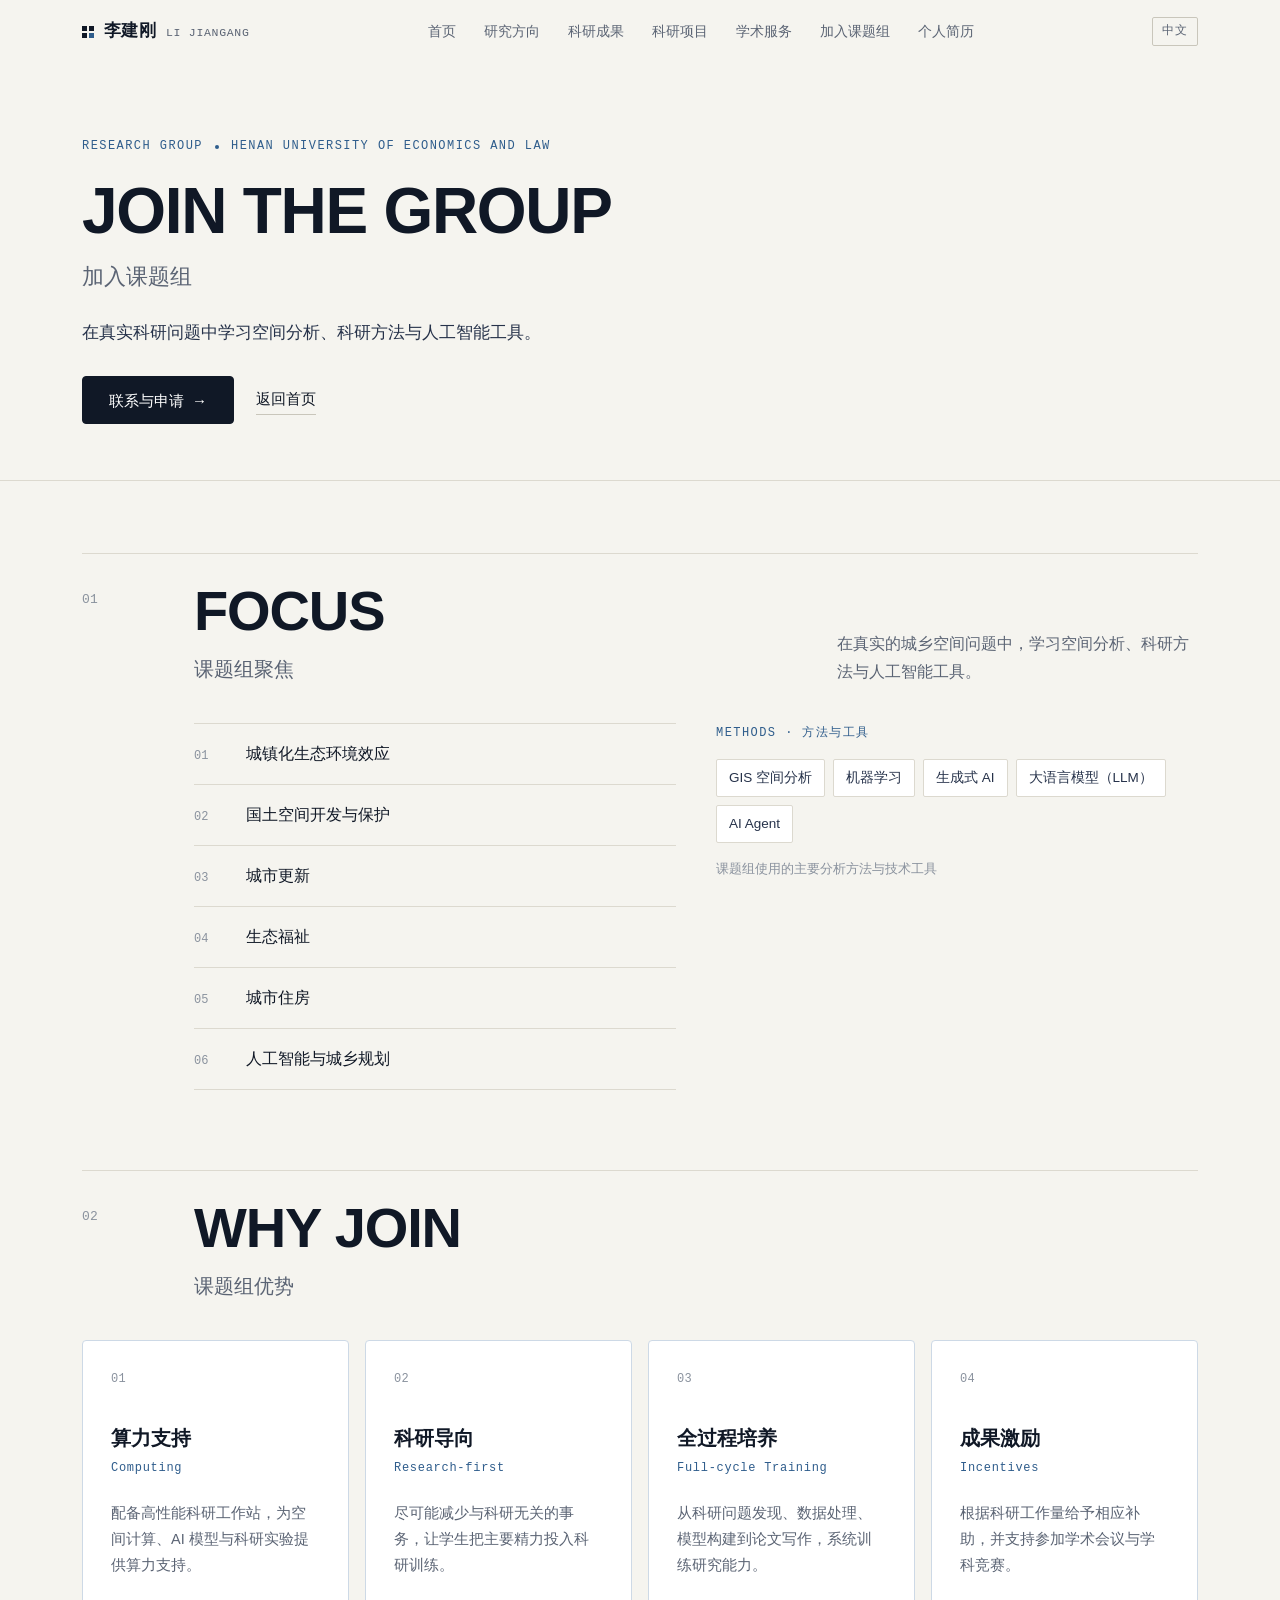
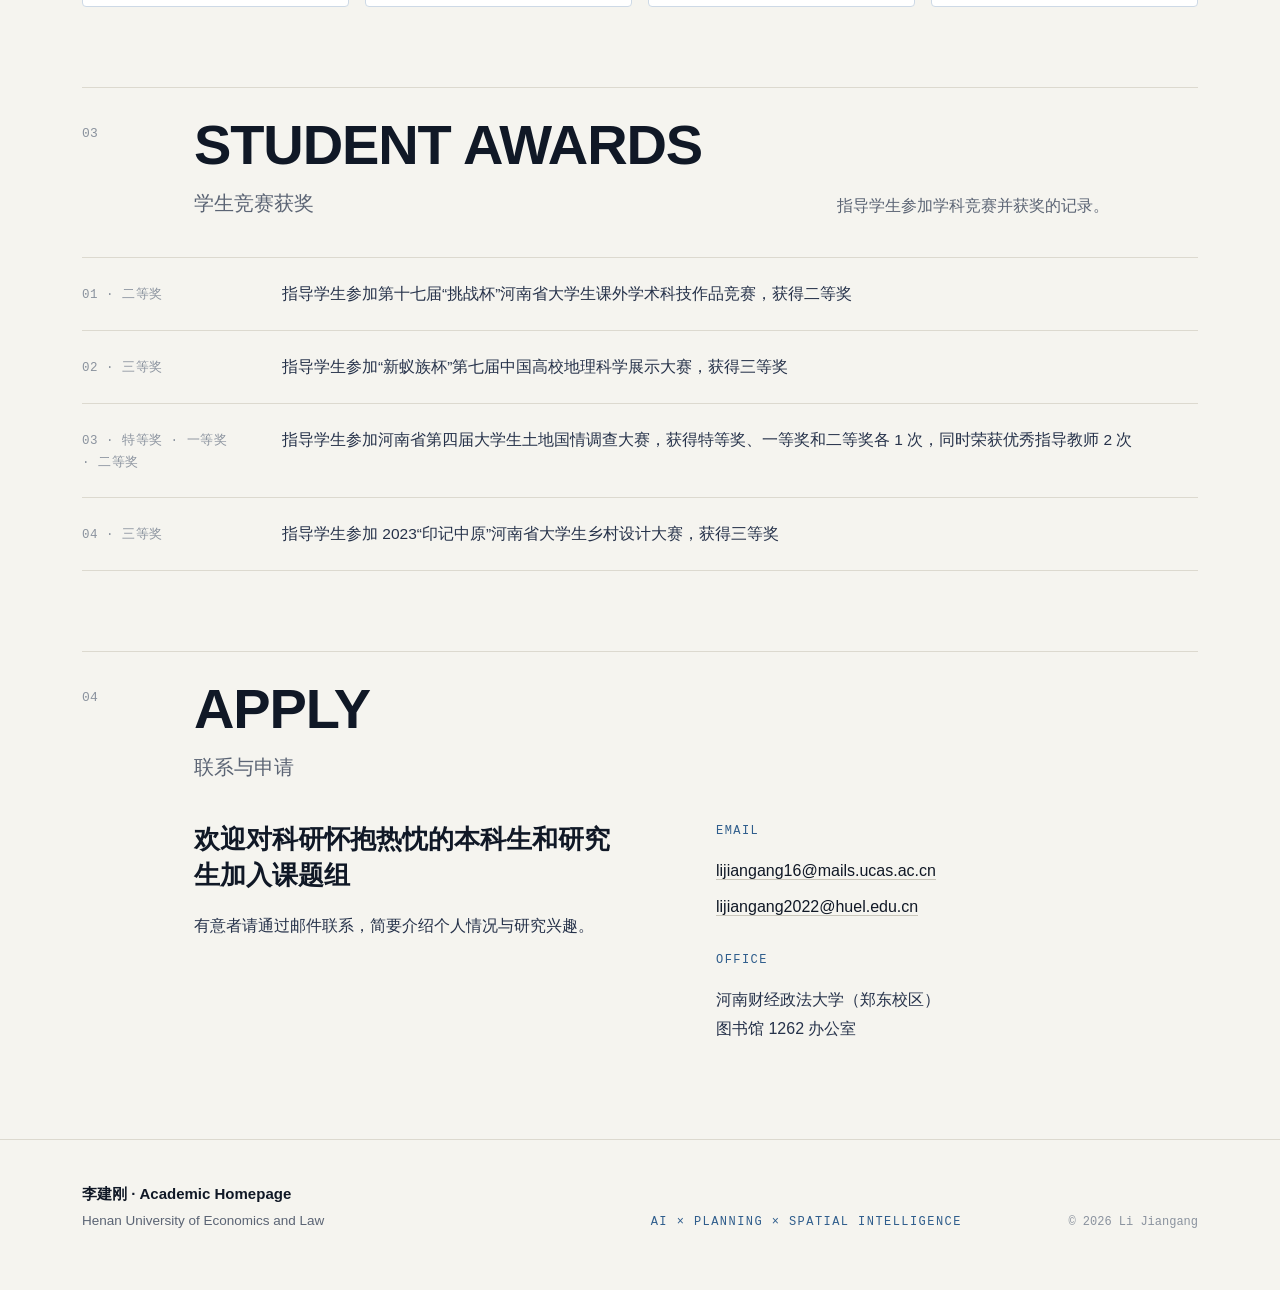
==== join.html @ 1b44e972 "Add files via upload" ====
<!DOCTYPE html>
<html lang="zh-CN">
<head>
<meta charset="UTF-8">
<meta name="viewport" content="width=device-width, initial-scale=1.0">
<title>李建刚 · 加入课题组 | Join the Research Group</title>
<meta name="description" content="李建刚课题组招募对科研怀抱热忱的本科生和研究生：城镇化生态环境效应、国土空间开发与保护、城市更新、生态福祉、城市住房、人工智能与城乡规划。">
<meta name="theme-color" content="#0e1a2e">
<link rel="icon" href="data:image/svg+xml,%3Csvg xmlns='http://www.w3.org/2000/svg' viewBox='0 0 32 32'%3E%3Crect width='32' height='32' fill='%23101826'/%3E%3Crect x='7' y='7' width='8' height='8' fill='%23fff'/%3E%3Crect x='17' y='7' width='8' height='8' fill='%23fff'/%3E%3Crect x='7' y='17' width='8' height='8' fill='%23fff'/%3E%3Crect x='17' y='17' width='8' height='8' fill='%237d9fc4'/%3E%3C/svg%3E">
<link rel="stylesheet" href="style.css">
<script>document.documentElement.classList.add("js");</script>
</head>
<body data-page="join">

<a class="skip" href="#main">跳到主要内容</a>

<nav class="nav" id="nav" aria-label="主导航">
  <div class="nav-inner">
    <a class="nav-brand" href="index.html" aria-label="返回首页">
      <span class="nav-mark" aria-hidden="true"></span>
      <span class="nav-name" id="navName">李建刚</span>
      <span class="nav-en" id="navEn">Li Jiangang</span>
    </a>
    <div class="nav-links" id="navLinks"></div>
    <div class="nav-right">
      <span class="nav-lang" title="当前为中文版">中文</span>
      <button class="nav-toggle" id="navToggle" type="button" aria-expanded="false" aria-controls="navLinks" aria-label="打开菜单">
        <span></span><span></span>
      </button>
    </div>
  </div>
</nav>

<main id="main">

  <header class="page-head">
    <div class="wrap">
      <p class="eyebrow reveal"><span>Research Group</span><span class="dot" aria-hidden="true"></span><span>Henan University of Economics and Law</span></p>
      <h1 class="page-title reveal">Join the Group</h1>
      <p class="page-zh reveal">加入课题组</p>
      <p class="page-lead reveal" id="joinSubtitle"></p>
      <div class="page-actions reveal">
        <a class="btn btn-primary" href="#apply">联系与申请 <span class="arrow" aria-hidden="true">→</span></a>
        <a class="link-arrow" href="index.html">返回首页</a>
      </div>
    </div>
  </header>

  <div class="page-body">
    <div class="wrap">

      <section class="section" id="group-focus" aria-labelledby="gFocusTitle">
        <header class="sec-head reveal">
          <span class="sec-num mono">01</span>
          <div class="sec-titles"><h2 class="sec-title" id="gFocusTitle">Focus</h2><p class="sec-zh">课题组聚焦</p></div>
          <p class="sec-lead">在真实的城乡空间问题中，学习空间分析、科研方法与人工智能工具。</p>
        </header>
        <div class="two-col reveal">
          <span class="spacer" aria-hidden="true"></span>
          <ol class="service-list" id="joinFocusList"></ol>
          <div>
            <p class="journals-title mono">Methods · 方法与工具</p>
            <ul class="journals plain" id="joinMethods">
              <li>GIS 空间分析</li><li>机器学习</li><li>生成式 AI</li><li>大语言模型（LLM）</li><li>AI Agent</li>
            </ul>
            <p class="journals-note">课题组使用的主要分析方法与技术工具</p>
          </div>
        </div>
      </section>

      <section class="section" id="group-why" aria-labelledby="gWhyTitle">
        <header class="sec-head reveal">
          <span class="sec-num mono">02</span>
          <div class="sec-titles"><h2 class="sec-title" id="gWhyTitle">Why Join</h2><p class="sec-zh">课题组优势</p></div>
        </header>
        <div class="join-grid" id="joinItems"></div>
      </section>

      <section class="section" id="group-honors" aria-labelledby="gHonorsTitle">
        <header class="sec-head reveal">
          <span class="sec-num mono">03</span>
          <div class="sec-titles"><h2 class="sec-title" id="gHonorsTitle">Student Awards</h2><p class="sec-zh">学生竞赛获奖</p></div>
          <p class="sec-lead">指导学生参加学科竞赛并获奖的记录。</p>
        </header>
        <div class="cv-list reveal" id="joinHonors"></div>
      </section>

      <section class="section" id="apply" aria-labelledby="gApplyTitle">
        <header class="sec-head reveal">
          <span class="sec-num mono">04</span>
          <div class="sec-titles"><h2 class="sec-title" id="gApplyTitle">Apply</h2><p class="sec-zh">联系与申请</p></div>
        </header>
        <div class="two-col reveal">
          <span class="spacer" aria-hidden="true"></span>
          <div>
            <p class="join-closing" id="joinClosing"></p>
            <p class="about-text" id="joinHowTo" style="margin-top:16px;font-size:16px;"></p>
          </div>
          <div>
            <span class="c-label mono">Email</span>
            <ul class="c-list" id="joinEmails"></ul>
            <span class="c-label mono" style="margin-top:28px;">Office</span>
            <p class="c-text" id="contactOffice"></p>
          </div>
        </div>
      </section>

    </div>
  </div>
</main>

<footer class="footer">
  <div class="wrap footer-grid">
    <div>
      <p class="footer-l1" id="footerL1"></p>
      <p class="footer-l2" id="footerL2"></p>
    </div>
    <p class="footer-tag mono" id="footerL3"></p>
    <p class="footer-copy" id="footerCopy"></p>
  </div>
</footer>

<script src="data.js"></script>
<script src="render.js"></script>
</body>
</html>
---- style.css ----
/* ============================================================
   李建刚 · Academic Homepage
   Style: Modern Academic / Editorial / Minimal
   Palette: Navy ink · Off-white · Soft blue
   ============================================================ */

:root {
  --bg: #f5f4ef;            /* 米白页面底色 */
  --surface: #ffffff;       /* 卡片 */
  --ink: #101826;           /* 深墨蓝：正文、标题 */
  --ink-2: #26324a;
  --muted: #5b6474;         /* 次级文字 */
  --faint: #8a929e;         /* 装饰性小字 */
  --line: #dcd9cf;          /* 分隔线 */
  --line-2: #c9c6bb;
  --accent: #2f5d8c;        /* 低饱和强调蓝 */
  --accent-2: #7d9fc4;
  --accent-soft: #e6edf4;   /* 浅蓝底 */
  --navy: #0e1a2e;          /* 深色版块 */
  --navy-2: #172640;
  --on-navy: #eef1f6;
  --on-navy-muted: #a3aec0;
  --on-navy-line: rgba(255, 255, 255, 0.16);

  --font-sans: "Inter", "SF Pro Text", -apple-system, BlinkMacSystemFont, "Segoe UI",
    "Helvetica Neue", "PingFang SC", "Hiragino Sans GB", "Microsoft YaHei",
    "Noto Sans CJK SC", "Source Han Sans SC", sans-serif;
  --font-mono: ui-monospace, "SF Mono", Menlo, Consolas, "Liberation Mono",
    "PingFang SC", "Microsoft YaHei", monospace;

  --nav-h: 64px;
  --wrap: 1180px;
  --gutter: 32px;
  --radius: 4px;
  --ease: cubic-bezier(0.2, 0.7, 0.2, 1);
}

* { margin: 0; padding: 0; box-sizing: border-box; }

html { scroll-behavior: smooth; -webkit-text-size-adjust: 100%; }
@media (prefers-reduced-motion: reduce) { html { scroll-behavior: auto; } }

body {
  font-family: var(--font-sans);
  font-size: 16px;
  line-height: 1.8;
  color: var(--ink);
  background: var(--bg);
  -webkit-font-smoothing: antialiased;
  overflow-x: hidden;
  text-rendering: optimizeLegibility;
}

::selection { background: #cfdcea; color: var(--ink); }

img, svg { display: block; max-width: 100%; }
a { color: inherit; text-decoration: none; }
a:focus-visible, button:focus-visible { outline: 2px solid var(--accent); outline-offset: 3px; }
ul, ol { list-style: none; }
b, strong { font-weight: 600; }
em { font-style: italic; }

.mono { font-family: var(--font-mono); font-feature-settings: "tnum"; letter-spacing: 0.02em; }

.skip {
  position: absolute; left: 16px; top: -60px;
  padding: 8px 14px; background: var(--ink); color: #fff; z-index: 1000;
  font-size: 14px;
}
.skip:focus { top: 12px; }

.wrap { width: 100%; max-width: var(--wrap); margin: 0 auto; padding: 0 var(--gutter); }

/* ---------- 导航 ---------- */
.nav {
  position: fixed; top: 0; left: 0; right: 0;
  height: var(--nav-h); z-index: 100;
  background: rgba(245, 244, 239, 0);
  border-bottom: 1px solid transparent;
  transition: background 0.35s var(--ease), border-color 0.35s var(--ease), box-shadow 0.35s var(--ease);
}
.nav.scrolled, .nav.open {
  background: rgba(245, 244, 239, 0.9);
  -webkit-backdrop-filter: blur(14px);
  backdrop-filter: blur(14px);
  border-bottom-color: var(--line);
}
.nav-inner {
  height: 100%; max-width: var(--wrap); margin: 0 auto; padding: 0 var(--gutter);
  display: flex; align-items: center; justify-content: space-between; gap: 24px;
}
.nav-brand { display: flex; align-items: baseline; gap: 10px; white-space: nowrap; }
.nav-mark {
  width: 12px; height: 12px; align-self: center;
  background:
    linear-gradient(var(--ink), var(--ink)) 0 0 / 5px 5px no-repeat,
    linear-gradient(var(--ink), var(--ink)) 7px 0 / 5px 5px no-repeat,
    linear-gradient(var(--ink), var(--ink)) 0 7px / 5px 5px no-repeat,
    linear-gradient(var(--accent), var(--accent)) 7px 7px / 5px 5px no-repeat;
}
.nav-name { font-size: 17px; font-weight: 700; letter-spacing: 0.02em; }
.nav-en { font-family: var(--font-mono); font-size: 11.5px; color: var(--muted); letter-spacing: 0.06em; text-transform: uppercase; }

.nav-links { display: flex; align-items: center; gap: 28px; }
.nav-links a {
  position: relative; font-size: 14px; font-weight: 500; color: var(--muted);
  padding: 4px 0; transition: color 0.2s;
}
.nav-links a::after {
  content: ""; position: absolute; left: 0; right: 100%; bottom: -2px; height: 1.5px;
  background: var(--ink); transition: right 0.3s var(--ease);
}
.nav-links a:hover, .nav-links a.active { color: var(--ink); }
.nav-links a.active::after { right: 0; }

.nav-right { display: flex; align-items: center; gap: 18px; }
.nav-lang {
  font-family: var(--font-mono); font-size: 12px; letter-spacing: 0.08em;
  color: var(--muted); border: 1px solid var(--line-2); padding: 3px 9px; border-radius: 2px;
}
.nav-toggle {
  display: none; width: 40px; height: 40px; border: 0; background: transparent; cursor: pointer;
  position: relative; margin-right: -8px;
}
.nav-toggle span {
  position: absolute; left: 10px; right: 10px; height: 1.5px; background: var(--ink);
  transition: transform 0.3s var(--ease), top 0.3s var(--ease);
}
.nav-toggle span:nth-child(1) { top: 15px; }
.nav-toggle span:nth-child(2) { top: 24px; }
.nav.open .nav-toggle span:nth-child(1) { top: 19.5px; transform: rotate(45deg); }
.nav.open .nav-toggle span:nth-child(2) { top: 19.5px; transform: rotate(-45deg); }

/* ---------- 通用排版 ---------- */
.eyebrow {
  display: flex; align-items: center; flex-wrap: wrap; gap: 10px 12px;
  font-family: var(--font-mono); font-size: 12px; letter-spacing: 0.12em; text-transform: uppercase;
  color: var(--accent);
}
.eyebrow .dot { width: 4px; height: 4px; background: var(--accent); border-radius: 50%; }

.section { padding: 112px 0; }
.section + .section { padding-top: 0; }
.section.band, .section.soft { padding: 112px 0; }
.section.band + .section, .section.soft + .section { padding-top: 112px; }

.sec-head {
  display: grid; grid-template-columns: 72px minmax(0, 1.25fr) minmax(0, 0.75fr);
  gap: 24px 40px; align-items: end;
  padding-top: 28px; margin-bottom: 56px;
  border-top: 1px solid var(--line);
}
.sec-num { font-size: 13px; color: var(--faint); padding-top: 6px; align-self: start; }
.sec-title {
  font-size: clamp(34px, 4.6vw, 56px); font-weight: 700; line-height: 1.02;
  letter-spacing: -0.02em; text-transform: uppercase;
}
.sec-zh { margin-top: 12px; font-size: clamp(17px, 1.6vw, 20px); font-weight: 500; color: var(--muted); }
.sec-lead { font-size: 16px; color: var(--muted); max-width: 42ch; align-self: end; }

.band .sec-head { border-top-color: var(--on-navy-line); }
.band .sec-num { color: var(--on-navy-muted); }
.band .sec-title { color: #fff; }
.band .sec-zh { color: var(--on-navy-muted); }
.band .sec-lead { color: var(--on-navy); }

.tag {
  display: inline-block; font-family: var(--font-mono); font-size: 11px; letter-spacing: 0.06em;
  color: var(--muted); border: 1px solid var(--line-2); padding: 2px 8px; border-radius: 2px;
  line-height: 1.6; white-space: nowrap;
}

.btn {
  display: inline-flex; align-items: center; justify-content: center; gap: 8px;
  min-height: 48px; padding: 0 26px; font-size: 15px; font-weight: 500;
  border: 1px solid var(--ink); border-radius: var(--radius);
  transition: background 0.25s var(--ease), color 0.25s var(--ease), border-color 0.25s var(--ease), transform 0.25s var(--ease);
}
.btn-primary { background: var(--ink); color: #fff; }
.btn-primary:hover { background: var(--navy-2); border-color: var(--navy-2); }
.btn-ghost { background: transparent; color: var(--ink); }
.btn-ghost:hover { background: rgba(16, 24, 38, 0.06); }
.btn .arrow { transition: transform 0.25s var(--ease); }
.btn:hover .arrow { transform: translateX(3px); }

.link-arrow {
  display: inline-flex; align-items: center; gap: 8px;
  font-size: 15px; font-weight: 500; color: var(--ink);
  border-bottom: 1px solid var(--line-2); padding-bottom: 2px;
  transition: border-color 0.25s;
}
.link-arrow .arrow { transition: transform 0.25s var(--ease); }
.link-arrow:hover { border-color: var(--ink); }
.link-arrow:hover .arrow { transform: translateX(4px); }

.card {
  background: var(--surface); border: 1px solid var(--line); border-radius: var(--radius);
  padding: 28px; transition: border-color 0.3s var(--ease), transform 0.3s var(--ease);
}
.card:hover { border-color: var(--ink-2); }

/* ---------- Hero ---------- */
.hero { position: relative; padding: calc(var(--nav-h) + 72px) 0 0; overflow: hidden; }
.hero-grid {
  display: grid; grid-template-columns: minmax(0, 1.05fr) minmax(0, 0.95fr);
  gap: 48px 64px; align-items: center;
}
.hero-text { max-width: 640px; }
.hero-name { display: flex; align-items: baseline; flex-wrap: wrap; gap: 8px 22px; margin-top: 28px; }
.hero-name .zh { font-size: clamp(60px, 8vw, 108px); font-weight: 700; line-height: 1; letter-spacing: 0.01em; }
.hero-name .en { font-size: 14px; color: var(--muted); letter-spacing: 0.14em; text-transform: uppercase; }
.hero-role { margin-top: 22px; font-size: clamp(17px, 1.7vw, 20px); font-weight: 500; color: var(--ink-2); }
.hero-tagline { margin-top: 8px; font-size: 15px; color: var(--muted); display: flex; flex-wrap: wrap; gap: 6px 10px; align-items: center; }
.hero-tagline .x { color: var(--accent); font-family: var(--font-mono); }

.hero-core {
  margin-top: 40px; padding: 26px 0 26px 28px;
  border-left: 2px solid var(--ink);
}
.core-label { font-size: 12px; letter-spacing: 0.12em; text-transform: uppercase; color: var(--accent); }
.core-title { margin-top: 10px; font-size: clamp(26px, 2.8vw, 34px); font-weight: 700; line-height: 1.2; letter-spacing: 0.01em; }
.core-sub { margin-top: 6px; font-size: 13.5px; color: var(--ink-2); letter-spacing: 0.06em; }
.core-desc { margin-top: 14px; font-size: 15.5px; color: var(--muted); max-width: 54ch; }

.hero-actions { margin-top: 40px; display: flex; flex-wrap: wrap; align-items: center; gap: 14px 18px; }
.hero-actions .link-arrow { margin-left: 8px; }

.hero-figure { position: relative; justify-self: end; width: 100%; max-width: 540px; }
.hero-figure svg { width: 100%; height: auto; color: var(--ink); }
.hero-figure figcaption {
  margin-top: 14px; font-size: 11.5px; color: var(--faint); letter-spacing: 0.08em;
  display: flex; justify-content: space-between; gap: 12px; flex-wrap: wrap;
}

/* SVG 图形动效（克制） */
.fig-pulse { transform-origin: center; transform-box: fill-box; animation: pulse 3.6s ease-out infinite; }
.fig-pulse.d2 { animation-delay: 1.2s; }
.fig-pulse.d3 { animation-delay: 2.4s; }
@keyframes pulse {
  0% { transform: scale(0.4); opacity: 0.7; }
  70% { transform: scale(1.6); opacity: 0; }
  100% { transform: scale(1.6); opacity: 0; }
}
.fig-flow { stroke-dasharray: 3 7; animation: flow 6s linear infinite; }
@keyframes flow { to { stroke-dashoffset: -60; } }
.fig-blink { animation: blink 4.5s ease-in-out infinite; }
.fig-blink.d2 { animation-delay: 1.5s; }
@keyframes blink { 0%, 100% { opacity: 0.35; } 50% { opacity: 1; } }

.hero-stats {
  margin-top: 88px; padding: 0 var(--gutter); max-width: var(--wrap); margin-left: auto; margin-right: auto;
}
.hero-stats-inner {
  display: grid; grid-template-columns: repeat(4, minmax(0, 1fr));
  border-top: 1px solid var(--line); border-bottom: 1px solid var(--line);
}
.stat { padding: 26px 24px 26px 0; }
.stat + .stat { border-left: 1px solid var(--line); padding-left: 24px; }
.stat-value { font-size: clamp(30px, 3vw, 40px); font-weight: 600; line-height: 1; letter-spacing: -0.02em; }
.stat-value sup { font-size: 0.5em; vertical-align: top; position: relative; top: 0.15em; color: var(--accent); }
.stat-label { margin-top: 10px; font-size: 14px; color: var(--ink-2); }
.stat-en { margin-top: 2px; font-size: 11px; color: var(--faint); letter-spacing: 0.08em; text-transform: uppercase; }

/* ---------- 研究方向 ---------- */
.focus-grid {
  display: grid; grid-template-columns: minmax(0, 1fr) minmax(0, 1fr) minmax(0, 1.15fr);
  grid-auto-rows: 1fr; gap: 16px;
}
.focus-card { display: flex; flex-direction: column; min-height: 220px; }
.focus-num { font-size: 12px; color: var(--faint); }
.focus-title { margin-top: 32px; font-size: 19px; font-weight: 600; line-height: 1.35; }
.focus-en { margin-top: 4px; font-size: 12px; color: var(--accent); letter-spacing: 0.04em; }
.focus-desc { margin-top: auto; padding-top: 22px; font-size: 14.5px; color: var(--muted); line-height: 1.75; }

.focus-card.featured {
  grid-column: 3; grid-row: 1 / span 2;
  background: var(--navy); border-color: var(--navy); color: var(--on-navy);
  padding: 34px 34px 32px;
}
.focus-card.featured:hover { border-color: var(--accent-2); }
.focus-card.featured .focus-num { color: var(--on-navy-muted); }
.focus-card.featured .focus-kicker {
  display: inline-block; margin-top: 30px; font-family: var(--font-mono); font-size: 11px;
  letter-spacing: 0.12em; text-transform: uppercase; color: var(--accent-2);
}
.focus-card.featured .focus-title { margin-top: 10px; font-size: clamp(24px, 2.3vw, 30px); color: #fff; }
.focus-card.featured .focus-en { color: var(--accent-2); font-size: 13px; }
.focus-card.featured .focus-desc { color: var(--on-navy); font-size: 15.5px; margin-top: 0; padding-top: 28px; }
.focus-tags { margin-top: auto; padding-top: 32px; display: flex; flex-wrap: wrap; gap: 8px; }
.focus-tags .tag { color: var(--on-navy); border-color: var(--on-navy-line); }

/* ---------- AI × Planning 深色版块 ---------- */
.band { background: var(--navy); color: var(--on-navy); }

.flow {
  display: grid; grid-template-columns: repeat(5, minmax(0, 1fr)); gap: 0;
  counter-reset: flow;
  border-top: 1px solid var(--on-navy-line); border-bottom: 1px solid var(--on-navy-line);
}
.flow-node { position: relative; padding: 30px 28px 30px 0; counter-increment: flow; }
.flow-node + .flow-node { padding-left: 28px; border-left: 1px solid var(--on-navy-line); }
.flow-node::before {
  content: "0" counter(flow); font-family: var(--font-mono); font-size: 11px; letter-spacing: 0.1em;
  color: var(--on-navy-muted);
}
.flow-en { display: block; margin-top: 18px; font-size: clamp(22px, 2.2vw, 30px); font-weight: 600; letter-spacing: -0.01em; color: #fff; }
.flow-zh { display: block; margin-top: 4px; font-size: 13px; color: var(--on-navy-muted); }
.flow-node:not(:last-child)::after {
  content: "→"; position: absolute; right: -12px; top: 50%; transform: translateY(-50%);
  width: 24px; height: 24px; line-height: 24px; text-align: center;
  font-family: var(--font-sans); font-size: 20px; font-weight: 300; color: var(--accent-2); background: var(--navy);
  z-index: 1;
}

.ai-grid { margin-top: 56px; display: grid; grid-template-columns: repeat(3, minmax(0, 1fr)); gap: 16px; }
.ai-card {
  padding: 30px 28px 32px; border: 1px solid var(--on-navy-line); border-radius: var(--radius);
  background: rgba(255, 255, 255, 0.025); transition: border-color 0.3s var(--ease), background 0.3s var(--ease);
}
.ai-card:hover { border-color: var(--accent-2); background: rgba(255, 255, 255, 0.05); }
.ai-card-num { font-size: 11px; letter-spacing: 0.12em; color: var(--accent-2); }
.ai-card-title { margin-top: 26px; font-size: 22px; font-weight: 600; color: #fff; letter-spacing: -0.01em; }
.ai-card-desc { margin-top: 12px; font-size: 15px; color: var(--on-navy-muted); }

/* ---------- 代表性研究 ---------- */
.pubs { border-top: 1px solid var(--line); }
.pub {
  display: grid; grid-template-columns: 140px minmax(0, 1fr); gap: 16px 40px;
  padding: 30px 0; border-bottom: 1px solid var(--line);
  transition: background 0.3s var(--ease);
}
.pub:hover { background: rgba(255, 255, 255, 0.6); }
.pub-side { display: flex; flex-direction: column; gap: 12px; }
.pub-year { font-size: 22px; font-weight: 500; color: var(--ink); line-height: 1; }
.pub-tags { display: flex; flex-wrap: wrap; gap: 6px; }
.pub-title { font-size: 18px; font-weight: 600; line-height: 1.5; letter-spacing: -0.005em; }
.pub-title a:hover { color: var(--accent); }
.pub-authors { margin-top: 8px; font-size: 14.5px; color: var(--muted); }
.pub-authors .me { color: var(--ink); font-weight: 600; }
.pub-meta { margin-top: 6px; font-size: 14px; color: var(--muted); display: flex; flex-wrap: wrap; gap: 4px 14px; align-items: baseline; }
.pub-meta em, .pub-meta .journal { color: var(--ink-2); }
.pub-doi { font-size: 12px; color: var(--accent); border-bottom: 1px solid transparent; }
.pub-doi:hover { border-color: var(--accent); }
.pub-note { margin-top: 10px; font-size: 12.5px; color: var(--faint); }
.sec-foot { margin-top: 36px; display: flex; justify-content: flex-end; }

/* ---------- 科研项目 ---------- */
.proj-featured {
  display: grid; grid-template-columns: minmax(0, 1.4fr) minmax(0, 1fr); gap: 24px 48px;
  padding: 36px 40px; margin-bottom: 16px;
  background: var(--surface); border: 1px solid var(--line); border-left: 3px solid var(--ink);
  border-radius: var(--radius);
}
.proj-cat { font-size: 11.5px; letter-spacing: 0.12em; text-transform: uppercase; color: var(--accent); }
.proj-featured .proj-name { margin-top: 14px; font-size: clamp(22px, 2.2vw, 28px); font-weight: 600; line-height: 1.35; }
.proj-meta { display: grid; grid-template-columns: repeat(3, auto); gap: 18px 32px; align-content: end; justify-content: start; }
.proj-meta div { min-width: 0; }
.proj-meta dt { font-size: 11px; letter-spacing: 0.1em; text-transform: uppercase; color: var(--faint); font-family: var(--font-mono); }
.proj-meta dd { margin-top: 4px; font-size: 15.5px; font-weight: 500; color: var(--ink); font-family: var(--font-mono); letter-spacing: 0.01em; }
.proj-meta dd.role { font-family: var(--font-sans); }

.proj-grid { display: grid; grid-template-columns: repeat(4, minmax(0, 1fr)); gap: 16px; }
.proj { display: flex; flex-direction: column; min-height: 200px; }
.proj .proj-name { margin-top: 26px; font-size: 16.5px; font-weight: 600; line-height: 1.45; }
.proj-row { margin-top: auto; padding-top: 22px; display: flex; flex-wrap: wrap; gap: 8px 14px; font-size: 13px; color: var(--muted); align-items: center; }
.proj-row .num { font-family: var(--font-mono); font-size: 12px; }
.proj-role {
  display: inline-block; font-size: 11.5px; font-weight: 600; letter-spacing: 0.06em;
  color: var(--accent); background: var(--accent-soft); padding: 2px 8px; border-radius: 2px;
}
.proj-role.done { color: var(--muted); background: #ecebe6; }
.proj-note { margin-top: 24px; font-size: 14px; color: var(--muted); max-width: 72ch; }

/* ---------- 政策咨询 ---------- */
.policy-card {
  background: var(--surface); border: 1px solid var(--line); border-radius: var(--radius);
  padding: 44px 44px 40px; position: relative;
}
.policy-card::before {
  content: ""; position: absolute; left: -1px; top: -1px; bottom: -1px; width: 3px; background: var(--accent);
  border-radius: var(--radius) 0 0 var(--radius);
}
.policy-top { display: flex; flex-wrap: wrap; justify-content: space-between; gap: 12px 24px; align-items: baseline; }
.policy-eyebrow { font-size: 12px; letter-spacing: 0.14em; text-transform: uppercase; color: var(--accent); }
.policy-badge { font-size: 12px; letter-spacing: 0.1em; color: var(--muted); }
.policy-title { margin-top: 20px; font-size: clamp(22px, 2.4vw, 30px); font-weight: 600; line-height: 1.4; max-width: 30ch; }
.policy-full { margin-top: 10px; font-size: 14px; color: var(--muted); }
.policy-summary { margin-top: 20px; font-size: 15.5px; color: var(--ink-2); max-width: 70ch; }

.policy-steps {
  margin-top: 40px; display: grid; grid-template-columns: repeat(4, minmax(0, 1fr)); gap: 0;
  border-top: 1px solid var(--line);
}
.policy-step { padding: 22px 24px 0 0; position: relative; }
.policy-step + .policy-step { padding-left: 24px; border-left: 1px solid var(--line); }
.policy-step::before {
  content: ""; position: absolute; top: -1px; left: 0; width: 28px; height: 1px; background: var(--ink);
}
.policy-step + .policy-step::before { left: 24px; }
.policy-step-num { font-size: 11px; letter-spacing: 0.12em; color: var(--faint); }
.policy-step-label { margin-top: 8px; font-size: 16px; font-weight: 600; }
.policy-step-desc { margin-top: 6px; font-size: 13.5px; color: var(--muted); line-height: 1.7; }
.policy-step:last-child .policy-step-label { color: var(--accent); }

/* ---------- 个人简介 / 学术兼职 ---------- */
.two-col { display: grid; grid-template-columns: 72px minmax(0, 1fr) minmax(0, 1fr); gap: 24px 40px; }
.two-col > .spacer { }
.about-text { font-size: 17px; line-height: 1.95; color: var(--ink-2); }
.about-text + .link-arrow { margin-top: 28px; }
.about-aside { align-self: start; }
.about-aside .kv { border-top: 1px solid var(--line); padding: 16px 0; display: grid; grid-template-columns: 96px minmax(0, 1fr); gap: 16px; font-size: 14.5px; }
.about-aside .kv:last-child { border-bottom: 1px solid var(--line); }
.about-aside .kv dt { color: var(--faint); font-family: var(--font-mono); font-size: 11.5px; letter-spacing: 0.1em; text-transform: uppercase; padding-top: 4px; }
.about-aside .kv dd { color: var(--ink-2); }

.service-list { border-top: 1px solid var(--line); }
.service-item {
  display: grid; grid-template-columns: 36px minmax(0, 1fr); gap: 16px; align-items: baseline;
  padding: 16px 0; border-bottom: 1px solid var(--line); font-size: 15.5px;
}
.service-item .n { font-family: var(--font-mono); font-size: 12px; color: var(--faint); }
.journals-title { font-size: 12px; letter-spacing: 0.12em; text-transform: uppercase; color: var(--accent); margin-bottom: 14px; }
.journals { display: flex; flex-wrap: wrap; gap: 8px; }
.journals li {
  font-size: 13.5px; color: var(--ink-2); background: var(--surface); border: 1px solid var(--line);
  padding: 6px 12px; border-radius: 2px; font-style: italic;
}
.journals.plain li { font-style: normal; }
.journals-note { margin-top: 14px; font-size: 13px; color: var(--faint); }

/* ---------- 加入课题组 ---------- */
.soft { background: var(--accent-soft); }
.soft .sec-head { border-top-color: #c5d3e2; }
.join-grid { display: grid; grid-template-columns: repeat(4, minmax(0, 1fr)); gap: 16px; }
.join-card { min-height: 230px; display: flex; flex-direction: column; border-color: #cdd9e6; }
.join-num { font-size: 12px; color: var(--faint); }
.join-title { margin-top: 30px; font-size: 20px; font-weight: 600; }
.join-en { margin-top: 2px; font-size: 12px; letter-spacing: 0.06em; color: var(--accent); }
.join-desc { margin-top: auto; padding-top: 20px; font-size: 14.5px; color: var(--muted); }
.join-focus { margin-top: 28px; display: flex; flex-wrap: wrap; gap: 8px 10px; align-items: center; }
.join-focus .lbl { font-size: 12px; color: var(--faint); letter-spacing: 0.1em; text-transform: uppercase; margin-right: 6px; }
.join-focus .tag { background: rgba(255, 255, 255, 0.6); border-color: #c5d3e2; color: var(--ink-2); }
.join-cta {
  margin-top: 48px; padding-top: 36px; border-top: 1px solid #c5d3e2;
  display: flex; flex-wrap: wrap; align-items: center; justify-content: space-between; gap: 20px 32px;
}
.join-closing { font-size: clamp(20px, 2.2vw, 26px); font-weight: 600; line-height: 1.4; max-width: 30ch; }

/* ---------- 联系方式 ---------- */
.contact-grid { display: grid; grid-template-columns: 72px repeat(3, minmax(0, 1fr)); gap: 32px 40px; }
.c-label { display: block; font-size: 12px; letter-spacing: 0.12em; text-transform: uppercase; color: var(--accent); margin-bottom: 14px; }
.c-list li + li { margin-top: 8px; }
.c-list a { font-size: 16px; color: var(--ink); border-bottom: 1px solid var(--line-2); word-break: break-all; transition: border-color 0.2s; }
.c-list a:hover { border-color: var(--ink); }
.c-text { font-size: 16px; color: var(--ink-2); }
.c-text span { display: block; }
.c-links a { display: inline-flex; align-items: center; gap: 8px; font-size: 16px; color: var(--ink); border-bottom: 1px solid var(--line-2); }
.c-links a:hover { border-color: var(--ink); }
.c-links .ext { font-family: var(--font-mono); font-size: 12px; color: var(--faint); }
.c-hint { margin-top: 12px; font-size: 13px; color: var(--faint); }

/* ---------- 页脚 ---------- */
.footer { border-top: 1px solid var(--line); padding: 40px 0 56px; color: var(--muted); font-size: 13.5px; }
.footer-grid { display: grid; grid-template-columns: minmax(0, 1.4fr) minmax(0, 1fr) auto; gap: 16px 40px; align-items: end; }
.footer-l1 { color: var(--ink); font-weight: 600; font-size: 15px; }
.footer-l2 { margin-top: 2px; }
.footer-tag { font-size: 12px; letter-spacing: 0.12em; text-transform: uppercase; color: var(--accent); }
.footer-copy { font-family: var(--font-mono); font-size: 12px; color: var(--faint); }

/* ---------- 子页面 ---------- */
.page-head { padding: calc(var(--nav-h) + 72px) 0 56px; border-bottom: 1px solid var(--line); }
.page-head .eyebrow { margin-bottom: 20px; }
.page-title { font-size: clamp(38px, 5vw, 64px); font-weight: 700; line-height: 1.05; letter-spacing: -0.02em; text-transform: uppercase; }
.page-zh { margin-top: 12px; font-size: clamp(18px, 1.8vw, 22px); color: var(--muted); font-weight: 500; }
.page-lead { margin-top: 22px; font-size: 16.5px; color: var(--ink-2); max-width: 64ch; }
.page-actions { margin-top: 28px; display: flex; flex-wrap: wrap; gap: 14px 22px; align-items: center; }
.page-body { padding: 72px 0 96px; }
.page-body .section { padding: 0 0 80px; }
.page-body .section:last-child { padding-bottom: 0; }
.page-body .sec-head { margin-bottom: 36px; }

.cv-list { border-top: 1px solid var(--line); }
.cv-row {
  display: grid; grid-template-columns: 160px minmax(0, 1fr); gap: 12px 40px;
  padding: 22px 0; border-bottom: 1px solid var(--line);
}
.cv-row .k { font-family: var(--font-mono); font-size: 12.5px; color: var(--faint); letter-spacing: 0.04em; padding-top: 4px; }
.cv-row .v { font-size: 15.5px; color: var(--ink-2); }
.cv-row .v .t { display: block; font-weight: 600; color: var(--ink); }
.cv-row .v .m { display: flex; flex-wrap: wrap; align-items: baseline; gap: 4px 16px; margin-top: 6px; font-size: 13.5px; color: var(--muted); }
.cv-row .v .m .mono { font-size: 12.5px; }
.prose p { font-size: 16.5px; line-height: 1.95; color: var(--ink-2); max-width: 78ch; }
.prose p + p { margin-top: 18px; }

.filters { display: flex; flex-wrap: wrap; gap: 8px; margin-bottom: 28px; }
.filter {
  font-family: var(--font-mono); font-size: 12px; letter-spacing: 0.06em; color: var(--muted);
  border: 1px solid var(--line-2); background: transparent; padding: 6px 12px; border-radius: 2px; cursor: pointer;
  transition: all 0.2s;
}
.filter:hover { color: var(--ink); border-color: var(--ink); }
.filter.active { color: #fff; background: var(--ink); border-color: var(--ink); }
.year-group { margin-top: 40px; }
.year-group:first-child { margin-top: 0; }
.year-label { font-size: 13px; color: var(--faint); letter-spacing: 0.1em; margin-bottom: 8px; }
.pub .idx { font-family: var(--font-mono); font-size: 12px; color: var(--faint); margin-bottom: 8px; }

/* ---------- 显现 / 减少动效 ---------- */
.js .reveal { opacity: 0; transform: translateY(14px); transition: opacity 0.7s var(--ease), transform 0.7s var(--ease); }
.js .reveal.in { opacity: 1; transform: none; }
@media (prefers-reduced-motion: reduce) {
  .js .reveal { opacity: 1; transform: none; transition: none; }
  .fig-pulse, .fig-flow, .fig-blink { animation: none; }
  .btn, .link-arrow .arrow, .nav-links a::after { transition: none; }
}

/* ---------- 响应式 ---------- */
@media (max-width: 1100px) {
  :root { --gutter: 28px; }
  .hero-grid { gap: 40px; }
  .proj-grid { grid-template-columns: repeat(2, minmax(0, 1fr)); }
  .join-grid { grid-template-columns: repeat(2, minmax(0, 1fr)); }
  .join-card { min-height: 0; }
}

@media (max-width: 900px) {
  .nav-links {
    display: none; position: absolute; top: var(--nav-h); left: 0; right: 0;
    flex-direction: column; align-items: stretch; gap: 0;
    background: var(--bg); border-bottom: 1px solid var(--line);
    padding: 8px var(--gutter) 16px;
  }
  .nav.open .nav-links { display: flex; }
  .nav-links a { padding: 14px 0; font-size: 16px; border-bottom: 1px solid var(--line); }
  .nav-links a:last-child { border-bottom: 0; }
  .nav-links a::after { display: none; }
  .nav-toggle { display: block; }

  .section, .section.band, .section.soft { padding: 88px 0; }
  .section.band + .section, .section.soft + .section { padding-top: 88px; }
  .sec-head { grid-template-columns: 1fr; gap: 14px; margin-bottom: 40px; }
  .sec-num { padding-top: 0; }
  .sec-lead { max-width: 60ch; }

  .hero { padding-top: calc(var(--nav-h) + 48px); }
  .hero-grid { grid-template-columns: 1fr; gap: 48px; }
  .hero-figure { justify-self: start; max-width: 440px; }
  .hero-stats { margin-top: 64px; }
  .hero-stats-inner { grid-template-columns: repeat(2, minmax(0, 1fr)); }
  .stat { padding: 22px 20px 22px 0; }
  .stat + .stat { border-left: 0; padding-left: 0; }
  .stat:nth-child(even) { border-left: 1px solid var(--line); padding-left: 20px; }
  .stat:nth-child(n + 3) { border-top: 1px solid var(--line); }

  .focus-grid { grid-template-columns: repeat(2, minmax(0, 1fr)); grid-auto-rows: auto; }
  .focus-card { min-height: 0; }
  .focus-card.featured { grid-column: 1 / -1; grid-row: auto; }

  .flow { grid-template-columns: 1fr; border-top: 0; }
  .flow-node { padding: 20px 0 20px 32px; border-top: 1px solid var(--on-navy-line); }
  .flow-node + .flow-node { padding-left: 32px; border-left: 0; }
  .flow-node::before { position: absolute; left: 0; top: 24px; }
  .flow-node:not(:last-child)::after { content: "↓"; right: auto; left: -4px; top: auto; bottom: -12px; transform: none; }
  .flow-en { margin-top: 4px; font-size: 22px; }
  .ai-grid { grid-template-columns: 1fr; margin-top: 40px; }

  .pub { grid-template-columns: 1fr; gap: 12px; padding: 24px 0; }
  .pub-side { flex-direction: row; align-items: center; flex-wrap: wrap; }
  .pub-year { font-size: 16px; }

  .proj-featured { grid-template-columns: 1fr; padding: 28px 26px; }
  .proj-meta { grid-template-columns: repeat(2, auto); gap: 14px 28px; }

  .policy-card { padding: 30px 26px 28px; }
  .policy-steps { grid-template-columns: repeat(2, minmax(0, 1fr)); gap: 0 24px; }
  .policy-step { padding: 20px 0 20px; border-left: 0 !important; }
  .policy-step + .policy-step { padding-left: 0; }
  .policy-step + .policy-step::before { left: 0; }
  .policy-step:nth-child(n + 3) { border-top: 1px solid var(--line); }

  .two-col { grid-template-columns: 1fr; }
  .two-col > .spacer { display: none; }
  .contact-grid { grid-template-columns: 1fr 1fr; }
  .contact-grid > .spacer { display: none; }

  .join-cta { flex-direction: column; align-items: flex-start; }

  .footer-grid { grid-template-columns: 1fr; gap: 12px; }

  .cv-row { grid-template-columns: 1fr; gap: 6px; }
}

@media (max-width: 640px) {
  :root { --gutter: 20px; }
  body { font-size: 15.5px; }
  .nav-en { display: none; }
  .hero { padding-top: calc(var(--nav-h) + 36px); }
  .hero-name .zh { font-size: clamp(52px, 17vw, 72px); }
  .hero-core { padding: 20px 0 20px 20px; margin-top: 32px; }
  .hero-actions { gap: 12px; }
  .hero-actions .btn { flex: 1 1 100%; }
  .hero-actions .link-arrow { margin-left: 0; margin-top: 6px; }
  .hero-figure { max-width: 380px; }
  .hide-sm { display: none !important; }
  .stat-value { font-size: 28px; }

  .focus-grid { grid-template-columns: 1fr; }
  .card { padding: 24px 22px; }
  .focus-card.featured { padding: 28px 22px; }
  .focus-title { margin-top: 22px; }

  .pub-title { font-size: 16.5px; }
  .proj-grid { grid-template-columns: 1fr; }
  .proj { min-height: 0; }
  .policy-steps { grid-template-columns: 1fr; }
  .policy-step:nth-child(n + 2) { border-top: 1px solid var(--line); }
  .contact-grid { grid-template-columns: 1fr; gap: 28px; }
  .join-grid { grid-template-columns: 1fr; }
  .join-title { margin-top: 22px; }
  .sec-title { font-size: clamp(30px, 9vw, 40px); }
  .page-title { font-size: clamp(32px, 10vw, 48px); }
}
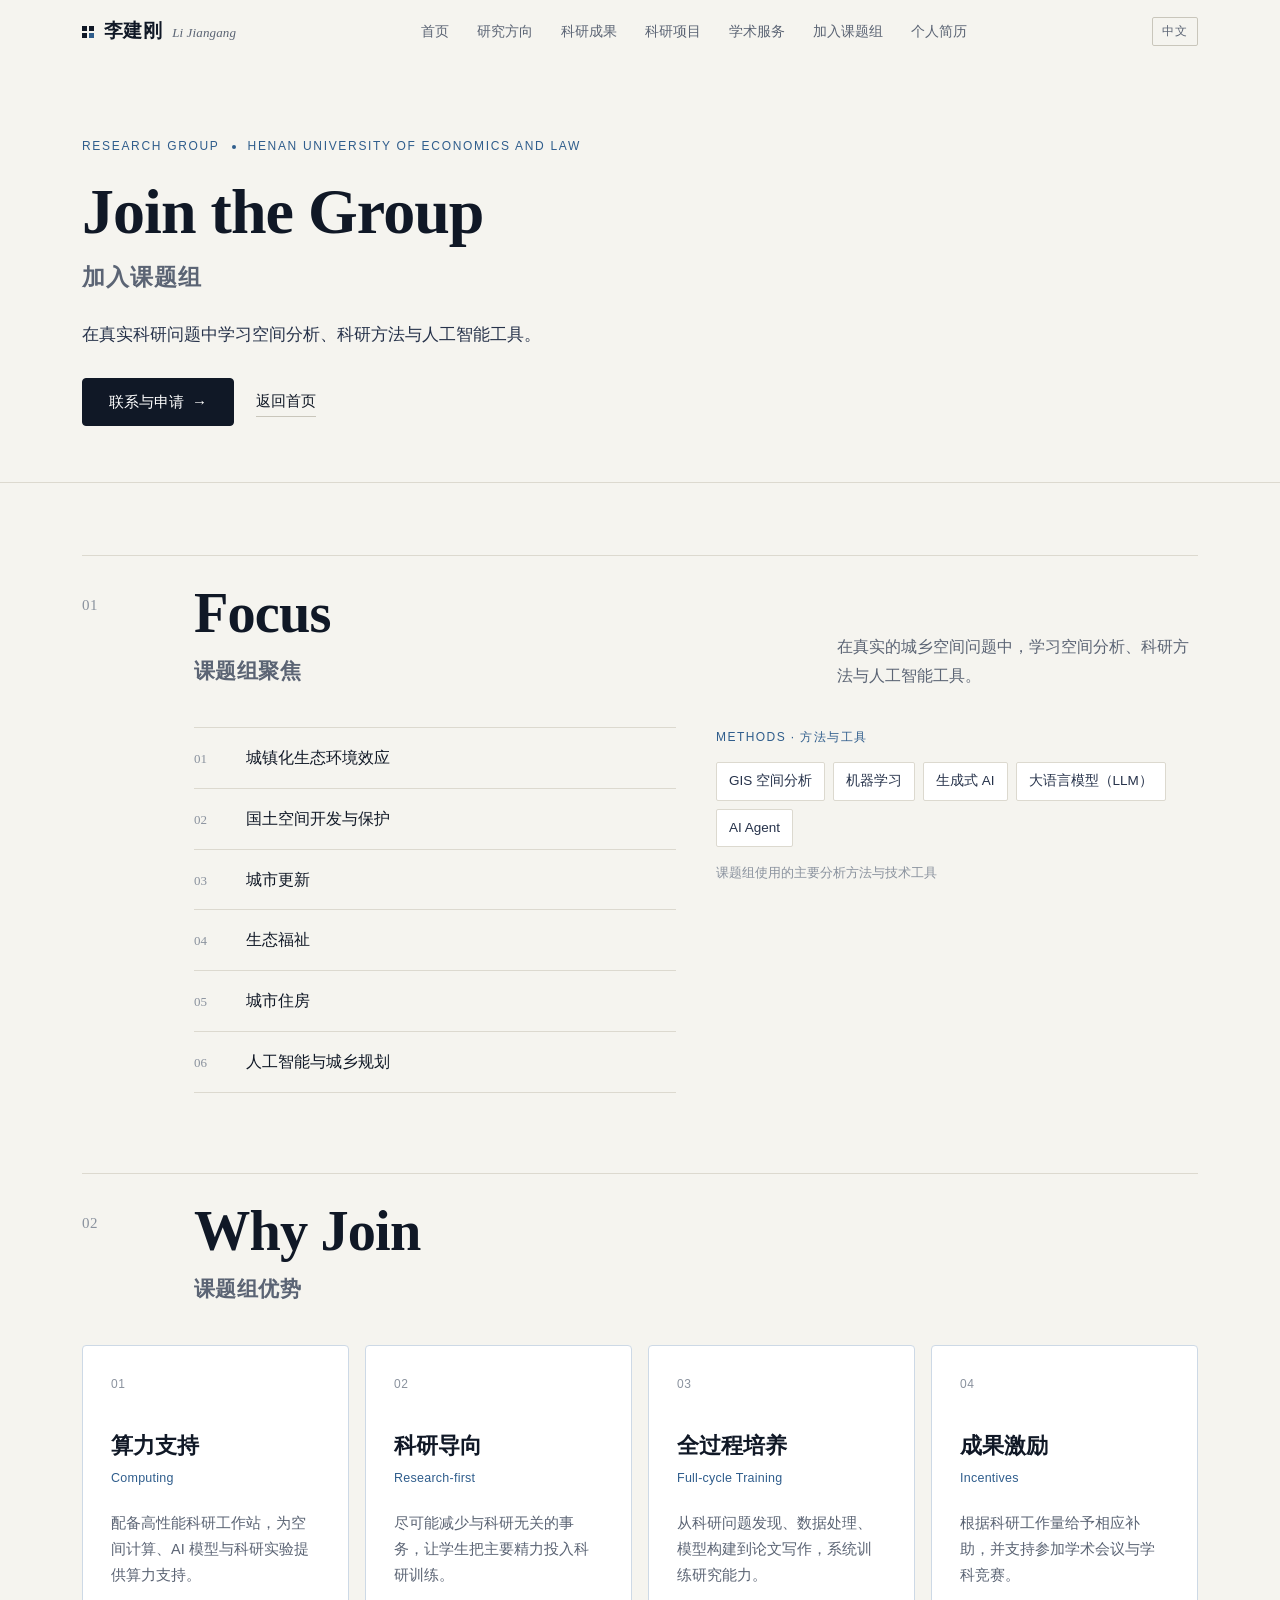
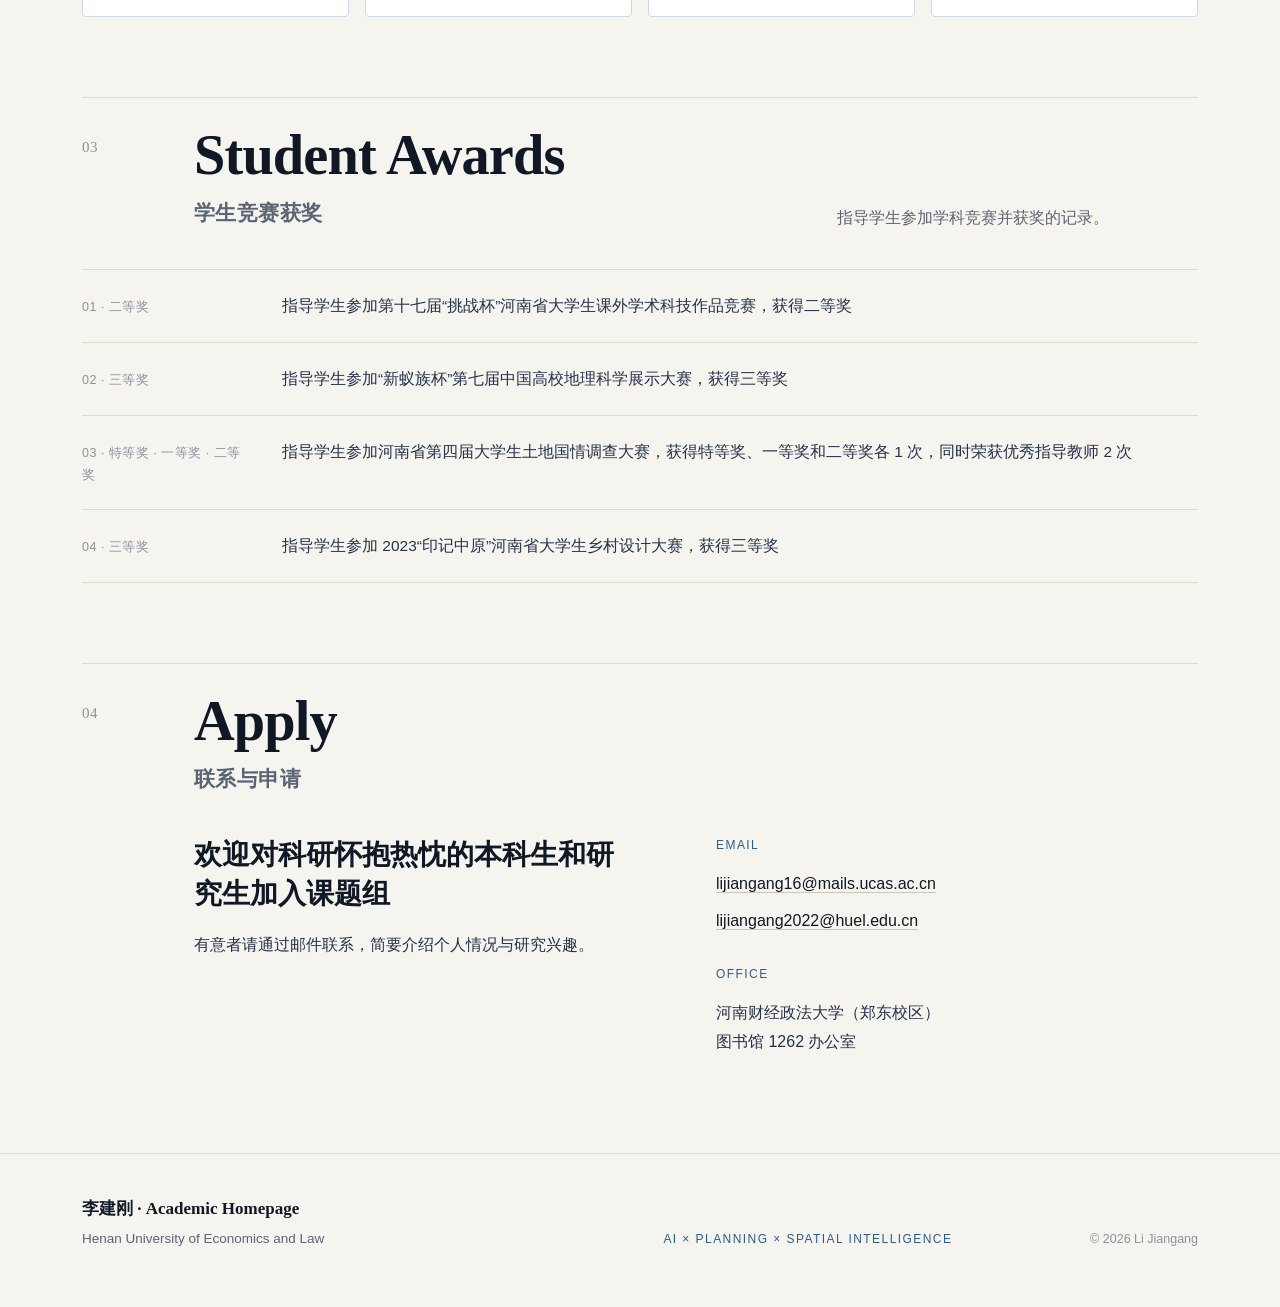
==== commit a685d6c6: "Add files via upload" ====
--- a/join.html
+++ b/join.html
@@ -116,7 +116,10 @@
       <p class="footer-l2" id="footerL2"></p>
     </div>
     <p class="footer-tag mono" id="footerL3"></p>
-    <p class="footer-copy" id="footerCopy"></p>
+    <div class="footer-end">
+      <p class="footer-copy" id="footerCopy"></p>
+      <p class="footer-count" id="footerCount" hidden></p>
+    </div>
   </div>
 </footer>
 
--- a/style.css
+++ b/style.css
@@ -2,7 +2,24 @@
    李建刚 · Academic Homepage
    Style: Modern Academic / Editorial / Minimal
    Palette: Navy ink · Off-white · Soft blue
+   Type:    Source Serif 4 + 思源宋体（标题） / Instrument Sans + 系统黑体（正文）
    ============================================================ */
+
+/* ---------- 自托管字体（fonts/，均为 SIL OFL 开源授权，已做子集化） ---------- */
+@font-face { font-family: "Source Serif 4"; font-style: normal; font-weight: 400; font-display: swap;
+  src: url("fonts/source-serif-4-latin-400-normal.woff2") format("woff2"); unicode-range: U+0000-00FF, U+0131, U+0152-0153, U+02BB-02BC, U+02C6, U+02DA, U+02DC, U+2000-206F, U+2074, U+20AC, U+2122, U+2191, U+2193, U+2212, U+2215, U+FEFF, U+FFFD; }
+@font-face { font-family: "Source Serif 4"; font-style: italic; font-weight: 400; font-display: swap;
+  src: url("fonts/source-serif-4-latin-400-italic.woff2") format("woff2"); unicode-range: U+0000-00FF, U+0131, U+0152-0153, U+02BB-02BC, U+02C6, U+02DA, U+02DC, U+2000-206F, U+2074, U+20AC, U+2122, U+2191, U+2193, U+2212, U+2215, U+FEFF, U+FFFD; }
+@font-face { font-family: "Source Serif 4"; font-style: normal; font-weight: 600; font-display: swap;
+  src: url("fonts/source-serif-4-latin-600-normal.woff2") format("woff2"); unicode-range: U+0000-00FF, U+0131, U+0152-0153, U+02BB-02BC, U+02C6, U+02DA, U+02DC, U+2000-206F, U+2074, U+20AC, U+2122, U+2191, U+2193, U+2212, U+2215, U+FEFF, U+FFFD; }
+@font-face { font-family: "Noto Serif SC"; font-style: normal; font-weight: 400 700; font-display: swap;
+  src: url("fonts/NotoSerifSC-SemiBold.subset.woff2") format("woff2"); }
+@font-face { font-family: "Instrument Sans"; font-style: normal; font-weight: 400; font-display: swap;
+  src: url("fonts/instrument-sans-latin-400-normal.woff2") format("woff2"); unicode-range: U+0000-00FF, U+0131, U+0152-0153, U+02BB-02BC, U+02C6, U+02DA, U+02DC, U+2000-206F, U+2074, U+20AC, U+2122, U+2191, U+2193, U+2212, U+2215, U+FEFF, U+FFFD; }
+@font-face { font-family: "Instrument Sans"; font-style: normal; font-weight: 500; font-display: swap;
+  src: url("fonts/instrument-sans-latin-500-normal.woff2") format("woff2"); unicode-range: U+0000-00FF, U+0131, U+0152-0153, U+02BB-02BC, U+02C6, U+02DA, U+02DC, U+2000-206F, U+2074, U+20AC, U+2122, U+2191, U+2193, U+2212, U+2215, U+FEFF, U+FFFD; }
+@font-face { font-family: "Instrument Sans"; font-style: normal; font-weight: 600; font-display: swap;
+  src: url("fonts/instrument-sans-latin-600-normal.woff2") format("woff2"); unicode-range: U+0000-00FF, U+0131, U+0152-0153, U+02BB-02BC, U+02C6, U+02DA, U+02DC, U+2000-206F, U+2074, U+20AC, U+2122, U+2191, U+2193, U+2212, U+2215, U+FEFF, U+FFFD; }
 
 :root {
   --bg: #f5f4ef;            /* 米白页面底色 */
@@ -22,11 +39,14 @@
   --on-navy-muted: #a3aec0;
   --on-navy-line: rgba(255, 255, 255, 0.16);
 
-  --font-sans: "Inter", "SF Pro Text", -apple-system, BlinkMacSystemFont, "Segoe UI",
-    "Helvetica Neue", "PingFang SC", "Hiragino Sans GB", "Microsoft YaHei",
-    "Noto Sans CJK SC", "Source Han Sans SC", sans-serif;
-  --font-mono: ui-monospace, "SF Mono", Menlo, Consolas, "Liberation Mono",
-    "PingFang SC", "Microsoft YaHei", monospace;
+  /* 正文：西文 Instrument Sans + 系统中文黑体 */
+  --font-sans: "Instrument Sans", -apple-system, BlinkMacSystemFont, "PingFang SC",
+    "Hiragino Sans GB", "Microsoft YaHei", "Noto Sans CJK SC", "Source Han Sans SC", sans-serif;
+  /* 标题：西文 Source Serif 4 + 中文思源宋体（子集） */
+  --font-serif: "Source Serif 4", "Noto Serif SC", "Songti SC", "STSong", "Noto Serif CJK SC",
+    "Source Han Serif SC", "PingFang SC", "Microsoft YaHei", serif;
+  /* 仅用于 DOI、批准号等技术编号 */
+  --font-mono: ui-monospace, "SF Mono", Menlo, Consolas, "Liberation Mono", monospace;
 
   --nav-h: 64px;
   --wrap: 1180px;
@@ -60,7 +80,9 @@
 b, strong { font-weight: 600; }
 em { font-style: italic; }
 
-.mono { font-family: var(--font-mono); font-feature-settings: "tnum"; letter-spacing: 0.02em; }
+.mono { font-family: var(--font-sans); font-weight: 500; font-feature-settings: "tnum"; letter-spacing: 0.04em; }
+.code { font-family: var(--font-mono); font-weight: 400; letter-spacing: 0; }
+.serif { font-family: var(--font-serif); }
 
 .skip {
   position: absolute; left: 16px; top: -60px;
@@ -98,8 +120,8 @@
     linear-gradient(var(--ink), var(--ink)) 0 7px / 5px 5px no-repeat,
     linear-gradient(var(--accent), var(--accent)) 7px 7px / 5px 5px no-repeat;
 }
-.nav-name { font-size: 17px; font-weight: 700; letter-spacing: 0.02em; }
-.nav-en { font-family: var(--font-mono); font-size: 11.5px; color: var(--muted); letter-spacing: 0.06em; text-transform: uppercase; }
+.nav-name { font-family: var(--font-serif); font-size: 19px; font-weight: 600; letter-spacing: 0.02em; }
+.nav-en { font-family: var(--font-serif); font-style: italic; font-size: 13px; color: var(--muted); letter-spacing: 0.01em; }
 
 .nav-links { display: flex; align-items: center; gap: 28px; }
 .nav-links a {
@@ -115,7 +137,7 @@
 
 .nav-right { display: flex; align-items: center; gap: 18px; }
 .nav-lang {
-  font-family: var(--font-mono); font-size: 12px; letter-spacing: 0.08em;
+  font-size: 12px; font-weight: 500; letter-spacing: 0.08em;
   color: var(--muted); border: 1px solid var(--line-2); padding: 3px 9px; border-radius: 2px;
 }
 .nav-toggle {
@@ -134,7 +156,7 @@
 /* ---------- 通用排版 ---------- */
 .eyebrow {
   display: flex; align-items: center; flex-wrap: wrap; gap: 10px 12px;
-  font-family: var(--font-mono); font-size: 12px; letter-spacing: 0.12em; text-transform: uppercase;
+  font-size: 12px; font-weight: 500; letter-spacing: 0.14em; text-transform: uppercase;
   color: var(--accent);
 }
 .eyebrow .dot { width: 4px; height: 4px; background: var(--accent); border-radius: 50%; }
@@ -150,12 +172,12 @@
   padding-top: 28px; margin-bottom: 56px;
   border-top: 1px solid var(--line);
 }
-.sec-num { font-size: 13px; color: var(--faint); padding-top: 6px; align-self: start; }
+.sec-num { font-family: var(--font-serif); font-size: 15px; color: var(--faint); padding-top: 8px; align-self: start; }
 .sec-title {
-  font-size: clamp(34px, 4.6vw, 56px); font-weight: 700; line-height: 1.02;
-  letter-spacing: -0.02em; text-transform: uppercase;
-}
-.sec-zh { margin-top: 12px; font-size: clamp(17px, 1.6vw, 20px); font-weight: 500; color: var(--muted); }
+  font-family: var(--font-serif); font-size: clamp(36px, 4.4vw, 58px); font-weight: 600; line-height: 1.05;
+  letter-spacing: -0.015em; text-wrap: balance;
+}
+.sec-zh { margin-top: 10px; font-family: var(--font-serif); font-size: clamp(18px, 1.7vw, 21px); font-weight: 600; color: var(--muted); letter-spacing: 0.02em; }
 .sec-lead { font-size: 16px; color: var(--muted); max-width: 42ch; align-self: end; }
 
 .band .sec-head { border-top-color: var(--on-navy-line); }
@@ -165,7 +187,7 @@
 .band .sec-lead { color: var(--on-navy); }
 
 .tag {
-  display: inline-block; font-family: var(--font-mono); font-size: 11px; letter-spacing: 0.06em;
+  display: inline-block; font-size: 11.5px; font-weight: 500; letter-spacing: 0.04em;
   color: var(--muted); border: 1px solid var(--line-2); padding: 2px 8px; border-radius: 2px;
   line-height: 1.6; white-space: nowrap;
 }
@@ -207,19 +229,19 @@
 }
 .hero-text { max-width: 640px; }
 .hero-name { display: flex; align-items: baseline; flex-wrap: wrap; gap: 8px 22px; margin-top: 28px; }
-.hero-name .zh { font-size: clamp(60px, 8vw, 108px); font-weight: 700; line-height: 1; letter-spacing: 0.01em; }
-.hero-name .en { font-size: 14px; color: var(--muted); letter-spacing: 0.14em; text-transform: uppercase; }
+.hero-name .zh { font-family: var(--font-serif); font-size: clamp(64px, 8vw, 112px); font-weight: 600; line-height: 1.05; letter-spacing: 0.02em; }
+.hero-name .en { font-family: var(--font-serif); font-style: italic; font-weight: 400; font-size: clamp(18px, 1.8vw, 24px); color: var(--muted); letter-spacing: 0.01em; }
 .hero-role { margin-top: 22px; font-size: clamp(17px, 1.7vw, 20px); font-weight: 500; color: var(--ink-2); }
 .hero-tagline { margin-top: 8px; font-size: 15px; color: var(--muted); display: flex; flex-wrap: wrap; gap: 6px 10px; align-items: center; }
-.hero-tagline .x { color: var(--accent); font-family: var(--font-mono); }
+.hero-tagline .x { color: var(--accent); font-family: var(--font-serif); }
 
 .hero-core {
   margin-top: 40px; padding: 26px 0 26px 28px;
   border-left: 2px solid var(--ink);
 }
-.core-label { font-size: 12px; letter-spacing: 0.12em; text-transform: uppercase; color: var(--accent); }
-.core-title { margin-top: 10px; font-size: clamp(26px, 2.8vw, 34px); font-weight: 700; line-height: 1.2; letter-spacing: 0.01em; }
-.core-sub { margin-top: 6px; font-size: 13.5px; color: var(--ink-2); letter-spacing: 0.06em; }
+.core-label { font-size: 12px; font-weight: 500; letter-spacing: 0.14em; text-transform: uppercase; color: var(--accent); }
+.core-title { margin-top: 10px; font-family: var(--font-serif); font-size: clamp(28px, 2.9vw, 36px); font-weight: 600; line-height: 1.2; letter-spacing: 0.02em; }
+.core-sub { margin-top: 8px; font-family: var(--font-serif); font-style: italic; font-weight: 400; font-size: 16px; color: var(--ink-2); letter-spacing: 0.01em; }
 .core-desc { margin-top: 14px; font-size: 15.5px; color: var(--muted); max-width: 54ch; }
 
 .hero-actions { margin-top: 40px; display: flex; flex-wrap: wrap; align-items: center; gap: 14px 18px; }
@@ -228,7 +250,7 @@
 .hero-figure { position: relative; justify-self: end; width: 100%; max-width: 540px; }
 .hero-figure svg { width: 100%; height: auto; color: var(--ink); }
 .hero-figure figcaption {
-  margin-top: 14px; font-size: 11.5px; color: var(--faint); letter-spacing: 0.08em;
+  margin-top: 14px; font-size: 12px; color: var(--faint); letter-spacing: 0.06em; font-weight: 400;
   display: flex; justify-content: space-between; gap: 12px; flex-wrap: wrap;
 }
 
@@ -256,10 +278,10 @@
 }
 .stat { padding: 26px 24px 26px 0; }
 .stat + .stat { border-left: 1px solid var(--line); padding-left: 24px; }
-.stat-value { font-size: clamp(30px, 3vw, 40px); font-weight: 600; line-height: 1; letter-spacing: -0.02em; }
+.stat-value { font-family: var(--font-serif); font-size: clamp(36px, 3.4vw, 48px); font-weight: 600; line-height: 1; letter-spacing: -0.01em; font-feature-settings: "tnum"; }
 .stat-value sup { font-size: 0.5em; vertical-align: top; position: relative; top: 0.15em; color: var(--accent); }
 .stat-label { margin-top: 10px; font-size: 14px; color: var(--ink-2); }
-.stat-en { margin-top: 2px; font-size: 11px; color: var(--faint); letter-spacing: 0.08em; text-transform: uppercase; }
+.stat-en { margin-top: 2px; font-size: 11px; color: var(--faint); letter-spacing: 0.1em; text-transform: uppercase; font-weight: 500; }
 
 /* ---------- 研究方向 ---------- */
 .focus-grid {
@@ -268,8 +290,8 @@
 }
 .focus-card { display: flex; flex-direction: column; min-height: 220px; }
 .focus-num { font-size: 12px; color: var(--faint); }
-.focus-title { margin-top: 32px; font-size: 19px; font-weight: 600; line-height: 1.35; }
-.focus-en { margin-top: 4px; font-size: 12px; color: var(--accent); letter-spacing: 0.04em; }
+.focus-title { margin-top: 32px; font-family: var(--font-serif); font-size: 21px; font-weight: 600; line-height: 1.35; }
+.focus-en { margin-top: 4px; font-size: 12.5px; font-weight: 500; color: var(--accent); letter-spacing: 0.02em; }
 .focus-desc { margin-top: auto; padding-top: 22px; font-size: 14.5px; color: var(--muted); line-height: 1.75; }
 
 .focus-card.featured {
@@ -280,10 +302,10 @@
 .focus-card.featured:hover { border-color: var(--accent-2); }
 .focus-card.featured .focus-num { color: var(--on-navy-muted); }
 .focus-card.featured .focus-kicker {
-  display: inline-block; margin-top: 30px; font-family: var(--font-mono); font-size: 11px;
-  letter-spacing: 0.12em; text-transform: uppercase; color: var(--accent-2);
-}
-.focus-card.featured .focus-title { margin-top: 10px; font-size: clamp(24px, 2.3vw, 30px); color: #fff; }
+  display: inline-block; margin-top: 30px; font-size: 11.5px; font-weight: 500;
+  letter-spacing: 0.14em; text-transform: uppercase; color: var(--accent-2);
+}
+.focus-card.featured .focus-title { margin-top: 10px; font-size: clamp(26px, 2.4vw, 32px); color: #fff; }
 .focus-card.featured .focus-en { color: var(--accent-2); font-size: 13px; }
 .focus-card.featured .focus-desc { color: var(--on-navy); font-size: 15.5px; margin-top: 0; padding-top: 28px; }
 .focus-tags { margin-top: auto; padding-top: 32px; display: flex; flex-wrap: wrap; gap: 8px; }
@@ -300,10 +322,10 @@
 .flow-node { position: relative; padding: 30px 28px 30px 0; counter-increment: flow; }
 .flow-node + .flow-node { padding-left: 28px; border-left: 1px solid var(--on-navy-line); }
 .flow-node::before {
-  content: "0" counter(flow); font-family: var(--font-mono); font-size: 11px; letter-spacing: 0.1em;
+  content: "0" counter(flow); font-size: 11.5px; font-weight: 500; letter-spacing: 0.12em;
   color: var(--on-navy-muted);
 }
-.flow-en { display: block; margin-top: 18px; font-size: clamp(22px, 2.2vw, 30px); font-weight: 600; letter-spacing: -0.01em; color: #fff; }
+.flow-en { display: block; margin-top: 18px; font-family: var(--font-serif); font-size: clamp(24px, 2.3vw, 32px); font-weight: 600; letter-spacing: -0.005em; color: #fff; }
 .flow-zh { display: block; margin-top: 4px; font-size: 13px; color: var(--on-navy-muted); }
 .flow-node:not(:last-child)::after {
   content: "→"; position: absolute; right: -12px; top: 50%; transform: translateY(-50%);
@@ -318,8 +340,8 @@
   background: rgba(255, 255, 255, 0.025); transition: border-color 0.3s var(--ease), background 0.3s var(--ease);
 }
 .ai-card:hover { border-color: var(--accent-2); background: rgba(255, 255, 255, 0.05); }
-.ai-card-num { font-size: 11px; letter-spacing: 0.12em; color: var(--accent-2); }
-.ai-card-title { margin-top: 26px; font-size: 22px; font-weight: 600; color: #fff; letter-spacing: -0.01em; }
+.ai-card-num { font-size: 11.5px; font-weight: 500; letter-spacing: 0.12em; color: var(--accent-2); }
+.ai-card-title { margin-top: 26px; font-family: var(--font-serif); font-size: 24px; font-weight: 600; color: #fff; letter-spacing: -0.005em; }
 .ai-card-desc { margin-top: 12px; font-size: 15px; color: var(--on-navy-muted); }
 
 /* ---------- 代表性研究 ---------- */
@@ -331,15 +353,15 @@
 }
 .pub:hover { background: rgba(255, 255, 255, 0.6); }
 .pub-side { display: flex; flex-direction: column; gap: 12px; }
-.pub-year { font-size: 22px; font-weight: 500; color: var(--ink); line-height: 1; }
+.pub-year { font-family: var(--font-serif); font-size: 24px; font-weight: 600; color: var(--ink); line-height: 1; }
 .pub-tags { display: flex; flex-wrap: wrap; gap: 6px; }
-.pub-title { font-size: 18px; font-weight: 600; line-height: 1.5; letter-spacing: -0.005em; }
+.pub-title { font-family: var(--font-serif); font-size: 19.5px; font-weight: 600; line-height: 1.45; letter-spacing: 0; text-wrap: pretty; }
 .pub-title a:hover { color: var(--accent); }
 .pub-authors { margin-top: 8px; font-size: 14.5px; color: var(--muted); }
 .pub-authors .me { color: var(--ink); font-weight: 600; }
 .pub-meta { margin-top: 6px; font-size: 14px; color: var(--muted); display: flex; flex-wrap: wrap; gap: 4px 14px; align-items: baseline; }
 .pub-meta em, .pub-meta .journal { color: var(--ink-2); }
-.pub-doi { font-size: 12px; color: var(--accent); border-bottom: 1px solid transparent; }
+.pub-doi { font-family: var(--font-mono); font-weight: 400; letter-spacing: 0; font-size: 12px; color: var(--accent); border-bottom: 1px solid transparent; }
 .pub-doi:hover { border-color: var(--accent); }
 .pub-note { margin-top: 10px; font-size: 12.5px; color: var(--faint); }
 .sec-foot { margin-top: 36px; display: flex; justify-content: flex-end; }
@@ -351,17 +373,17 @@
   background: var(--surface); border: 1px solid var(--line); border-left: 3px solid var(--ink);
   border-radius: var(--radius);
 }
-.proj-cat { font-size: 11.5px; letter-spacing: 0.12em; text-transform: uppercase; color: var(--accent); }
-.proj-featured .proj-name { margin-top: 14px; font-size: clamp(22px, 2.2vw, 28px); font-weight: 600; line-height: 1.35; }
+.proj-cat { font-size: 11.5px; font-weight: 500; letter-spacing: 0.12em; text-transform: uppercase; color: var(--accent); }
+.proj-featured .proj-name { margin-top: 14px; font-family: var(--font-serif); font-size: clamp(24px, 2.3vw, 30px); font-weight: 600; line-height: 1.35; }
 .proj-meta { display: grid; grid-template-columns: repeat(3, auto); gap: 18px 32px; align-content: end; justify-content: start; }
 .proj-meta div { min-width: 0; }
-.proj-meta dt { font-size: 11px; letter-spacing: 0.1em; text-transform: uppercase; color: var(--faint); font-family: var(--font-mono); }
-.proj-meta dd { margin-top: 4px; font-size: 15.5px; font-weight: 500; color: var(--ink); font-family: var(--font-mono); letter-spacing: 0.01em; }
+.proj-meta dt { font-size: 11px; font-weight: 500; letter-spacing: 0.1em; text-transform: uppercase; color: var(--faint); }
+.proj-meta dd { margin-top: 4px; font-size: 16px; font-weight: 500; color: var(--ink); font-family: var(--font-mono); letter-spacing: 0; }
 .proj-meta dd.role { font-family: var(--font-sans); }
 
 .proj-grid { display: grid; grid-template-columns: repeat(4, minmax(0, 1fr)); gap: 16px; }
 .proj { display: flex; flex-direction: column; min-height: 200px; }
-.proj .proj-name { margin-top: 26px; font-size: 16.5px; font-weight: 600; line-height: 1.45; }
+.proj .proj-name { margin-top: 26px; font-family: var(--font-serif); font-size: 18px; font-weight: 600; line-height: 1.45; }
 .proj-row { margin-top: auto; padding-top: 22px; display: flex; flex-wrap: wrap; gap: 8px 14px; font-size: 13px; color: var(--muted); align-items: center; }
 .proj-row .num { font-family: var(--font-mono); font-size: 12px; }
 .proj-role {
@@ -381,9 +403,9 @@
   border-radius: var(--radius) 0 0 var(--radius);
 }
 .policy-top { display: flex; flex-wrap: wrap; justify-content: space-between; gap: 12px 24px; align-items: baseline; }
-.policy-eyebrow { font-size: 12px; letter-spacing: 0.14em; text-transform: uppercase; color: var(--accent); }
+.policy-eyebrow { font-size: 12px; font-weight: 500; letter-spacing: 0.14em; text-transform: uppercase; color: var(--accent); }
 .policy-badge { font-size: 12px; letter-spacing: 0.1em; color: var(--muted); }
-.policy-title { margin-top: 20px; font-size: clamp(22px, 2.4vw, 30px); font-weight: 600; line-height: 1.4; max-width: 30ch; }
+.policy-title { margin-top: 20px; font-family: var(--font-serif); font-size: clamp(24px, 2.5vw, 32px); font-weight: 600; line-height: 1.4; max-width: 30ch; }
 .policy-full { margin-top: 10px; font-size: 14px; color: var(--muted); }
 .policy-summary { margin-top: 20px; font-size: 15.5px; color: var(--ink-2); max-width: 70ch; }
 
@@ -398,7 +420,7 @@
 }
 .policy-step + .policy-step::before { left: 24px; }
 .policy-step-num { font-size: 11px; letter-spacing: 0.12em; color: var(--faint); }
-.policy-step-label { margin-top: 8px; font-size: 16px; font-weight: 600; }
+.policy-step-label { margin-top: 8px; font-family: var(--font-serif); font-size: 17px; font-weight: 600; }
 .policy-step-desc { margin-top: 6px; font-size: 13.5px; color: var(--muted); line-height: 1.7; }
 .policy-step:last-child .policy-step-label { color: var(--accent); }
 
@@ -410,7 +432,7 @@
 .about-aside { align-self: start; }
 .about-aside .kv { border-top: 1px solid var(--line); padding: 16px 0; display: grid; grid-template-columns: 96px minmax(0, 1fr); gap: 16px; font-size: 14.5px; }
 .about-aside .kv:last-child { border-bottom: 1px solid var(--line); }
-.about-aside .kv dt { color: var(--faint); font-family: var(--font-mono); font-size: 11.5px; letter-spacing: 0.1em; text-transform: uppercase; padding-top: 4px; }
+.about-aside .kv dt { color: var(--faint); font-size: 11.5px; font-weight: 500; letter-spacing: 0.1em; text-transform: uppercase; padding-top: 4px; }
 .about-aside .kv dd { color: var(--ink-2); }
 
 .service-list { border-top: 1px solid var(--line); }
@@ -418,14 +440,14 @@
   display: grid; grid-template-columns: 36px minmax(0, 1fr); gap: 16px; align-items: baseline;
   padding: 16px 0; border-bottom: 1px solid var(--line); font-size: 15.5px;
 }
-.service-item .n { font-family: var(--font-mono); font-size: 12px; color: var(--faint); }
-.journals-title { font-size: 12px; letter-spacing: 0.12em; text-transform: uppercase; color: var(--accent); margin-bottom: 14px; }
+.service-item .n { font-family: var(--font-serif); font-size: 13px; color: var(--faint); }
+.journals-title { font-size: 12px; font-weight: 500; letter-spacing: 0.12em; text-transform: uppercase; color: var(--accent); margin-bottom: 14px; }
 .journals { display: flex; flex-wrap: wrap; gap: 8px; }
 .journals li {
-  font-size: 13.5px; color: var(--ink-2); background: var(--surface); border: 1px solid var(--line);
+  font-family: var(--font-serif); font-size: 14px; color: var(--ink-2); background: var(--surface); border: 1px solid var(--line);
   padding: 6px 12px; border-radius: 2px; font-style: italic;
 }
-.journals.plain li { font-style: normal; }
+.journals.plain li { font-family: var(--font-sans); font-size: 13.5px; font-style: normal; }
 .journals-note { margin-top: 14px; font-size: 13px; color: var(--faint); }
 
 /* ---------- 加入课题组 ---------- */
@@ -434,21 +456,21 @@
 .join-grid { display: grid; grid-template-columns: repeat(4, minmax(0, 1fr)); gap: 16px; }
 .join-card { min-height: 230px; display: flex; flex-direction: column; border-color: #cdd9e6; }
 .join-num { font-size: 12px; color: var(--faint); }
-.join-title { margin-top: 30px; font-size: 20px; font-weight: 600; }
-.join-en { margin-top: 2px; font-size: 12px; letter-spacing: 0.06em; color: var(--accent); }
+.join-title { margin-top: 30px; font-family: var(--font-serif); font-size: 22px; font-weight: 600; }
+.join-en { margin-top: 2px; font-size: 12.5px; font-weight: 500; letter-spacing: 0.02em; color: var(--accent); }
 .join-desc { margin-top: auto; padding-top: 20px; font-size: 14.5px; color: var(--muted); }
 .join-focus { margin-top: 28px; display: flex; flex-wrap: wrap; gap: 8px 10px; align-items: center; }
-.join-focus .lbl { font-size: 12px; color: var(--faint); letter-spacing: 0.1em; text-transform: uppercase; margin-right: 6px; }
+.join-focus .lbl { font-size: 12px; font-weight: 500; color: var(--faint); letter-spacing: 0.1em; text-transform: uppercase; margin-right: 6px; }
 .join-focus .tag { background: rgba(255, 255, 255, 0.6); border-color: #c5d3e2; color: var(--ink-2); }
 .join-cta {
   margin-top: 48px; padding-top: 36px; border-top: 1px solid #c5d3e2;
   display: flex; flex-wrap: wrap; align-items: center; justify-content: space-between; gap: 20px 32px;
 }
-.join-closing { font-size: clamp(20px, 2.2vw, 26px); font-weight: 600; line-height: 1.4; max-width: 30ch; }
+.join-closing { font-family: var(--font-serif); font-size: clamp(22px, 2.3vw, 28px); font-weight: 600; line-height: 1.4; max-width: 30ch; }
 
 /* ---------- 联系方式 ---------- */
 .contact-grid { display: grid; grid-template-columns: 72px repeat(3, minmax(0, 1fr)); gap: 32px 40px; }
-.c-label { display: block; font-size: 12px; letter-spacing: 0.12em; text-transform: uppercase; color: var(--accent); margin-bottom: 14px; }
+.c-label { display: block; font-size: 12px; font-weight: 500; letter-spacing: 0.12em; text-transform: uppercase; color: var(--accent); margin-bottom: 14px; }
 .c-list li + li { margin-top: 8px; }
 .c-list a { font-size: 16px; color: var(--ink); border-bottom: 1px solid var(--line-2); word-break: break-all; transition: border-color 0.2s; }
 .c-list a:hover { border-color: var(--ink); }
@@ -456,22 +478,32 @@
 .c-text span { display: block; }
 .c-links a { display: inline-flex; align-items: center; gap: 8px; font-size: 16px; color: var(--ink); border-bottom: 1px solid var(--line-2); }
 .c-links a:hover { border-color: var(--ink); }
-.c-links .ext { font-family: var(--font-mono); font-size: 12px; color: var(--faint); }
+.c-links .ext { font-size: 12px; color: var(--faint); }
 .c-hint { margin-top: 12px; font-size: 13px; color: var(--faint); }
 
 /* ---------- 页脚 ---------- */
 .footer { border-top: 1px solid var(--line); padding: 40px 0 56px; color: var(--muted); font-size: 13.5px; }
 .footer-grid { display: grid; grid-template-columns: minmax(0, 1.4fr) minmax(0, 1fr) auto; gap: 16px 40px; align-items: end; }
-.footer-l1 { color: var(--ink); font-weight: 600; font-size: 15px; }
+.footer-l1 { font-family: var(--font-serif); color: var(--ink); font-weight: 600; font-size: 17px; }
 .footer-l2 { margin-top: 2px; }
-.footer-tag { font-size: 12px; letter-spacing: 0.12em; text-transform: uppercase; color: var(--accent); }
-.footer-copy { font-family: var(--font-mono); font-size: 12px; color: var(--faint); }
+.footer-tag { font-size: 12px; font-weight: 500; letter-spacing: 0.12em; text-transform: uppercase; color: var(--accent); }
+.footer-end { display: flex; flex-direction: column; align-items: flex-end; gap: 4px; }
+.footer-copy { font-size: 12.5px; color: var(--faint); }
+.footer-count {
+  display: flex; align-items: baseline; gap: 8px;
+  font-size: 12px; color: var(--faint); font-variant-numeric: tabular-nums;
+}
+/* 统计服务不可用时整行隐藏（类选择器的 display 会盖掉浏览器默认的 [hidden]，必须显式声明） */
+.footer-count[hidden] { display: none; }
+.footer-count .fc-label { margin-right: 5px; }
+.footer-count .fc-num { color: var(--muted); font-weight: 500; }
+.footer-count .fc-sep { color: var(--line-2); }
 
 /* ---------- 子页面 ---------- */
 .page-head { padding: calc(var(--nav-h) + 72px) 0 56px; border-bottom: 1px solid var(--line); }
 .page-head .eyebrow { margin-bottom: 20px; }
-.page-title { font-size: clamp(38px, 5vw, 64px); font-weight: 700; line-height: 1.05; letter-spacing: -0.02em; text-transform: uppercase; }
-.page-zh { margin-top: 12px; font-size: clamp(18px, 1.8vw, 22px); color: var(--muted); font-weight: 500; }
+.page-title { font-family: var(--font-serif); font-size: clamp(40px, 5vw, 66px); font-weight: 600; line-height: 1.05; letter-spacing: -0.015em; }
+.page-zh { margin-top: 12px; font-family: var(--font-serif); font-size: clamp(19px, 1.8vw, 23px); color: var(--muted); font-weight: 600; letter-spacing: 0.04em; }
 .page-lead { margin-top: 22px; font-size: 16.5px; color: var(--ink-2); max-width: 64ch; }
 .page-actions { margin-top: 28px; display: flex; flex-wrap: wrap; gap: 14px 22px; align-items: center; }
 .page-body { padding: 72px 0 96px; }
@@ -484,17 +516,17 @@
   display: grid; grid-template-columns: 160px minmax(0, 1fr); gap: 12px 40px;
   padding: 22px 0; border-bottom: 1px solid var(--line);
 }
-.cv-row .k { font-family: var(--font-mono); font-size: 12.5px; color: var(--faint); letter-spacing: 0.04em; padding-top: 4px; }
+.cv-row .k { font-size: 12.5px; font-weight: 500; color: var(--faint); letter-spacing: 0.04em; padding-top: 4px; }
 .cv-row .v { font-size: 15.5px; color: var(--ink-2); }
 .cv-row .v .t { display: block; font-weight: 600; color: var(--ink); }
 .cv-row .v .m { display: flex; flex-wrap: wrap; align-items: baseline; gap: 4px 16px; margin-top: 6px; font-size: 13.5px; color: var(--muted); }
-.cv-row .v .m .mono { font-size: 12.5px; }
+.cv-row .v .m .mono { font-family: var(--font-mono); font-weight: 400; letter-spacing: 0; font-size: 12.5px; }
 .prose p { font-size: 16.5px; line-height: 1.95; color: var(--ink-2); max-width: 78ch; }
 .prose p + p { margin-top: 18px; }
 
 .filters { display: flex; flex-wrap: wrap; gap: 8px; margin-bottom: 28px; }
 .filter {
-  font-family: var(--font-mono); font-size: 12px; letter-spacing: 0.06em; color: var(--muted);
+  font-family: var(--font-sans); font-size: 12.5px; font-weight: 500; letter-spacing: 0.04em; color: var(--muted);
   border: 1px solid var(--line-2); background: transparent; padding: 6px 12px; border-radius: 2px; cursor: pointer;
   transition: all 0.2s;
 }
@@ -502,8 +534,8 @@
 .filter.active { color: #fff; background: var(--ink); border-color: var(--ink); }
 .year-group { margin-top: 40px; }
 .year-group:first-child { margin-top: 0; }
-.year-label { font-size: 13px; color: var(--faint); letter-spacing: 0.1em; margin-bottom: 8px; }
-.pub .idx { font-family: var(--font-mono); font-size: 12px; color: var(--faint); margin-bottom: 8px; }
+.year-label { font-family: var(--font-serif); font-size: 15px; color: var(--faint); letter-spacing: 0.06em; margin-bottom: 8px; }
+.pub .idx { font-family: var(--font-serif); font-size: 13px; color: var(--faint); margin-bottom: 8px; }
 
 /* ---------- 显现 / 减少动效 ---------- */
 .js .reveal { opacity: 0; transform: translateY(14px); transition: opacity 0.7s var(--ease), transform 0.7s var(--ease); }
@@ -586,6 +618,7 @@
   .join-cta { flex-direction: column; align-items: flex-start; }
 
   .footer-grid { grid-template-columns: 1fr; gap: 12px; }
+  .footer-end { align-items: flex-start; }
 
   .cv-row { grid-template-columns: 1fr; gap: 6px; }
 }
@@ -595,7 +628,8 @@
   body { font-size: 15.5px; }
   .nav-en { display: none; }
   .hero { padding-top: calc(var(--nav-h) + 36px); }
-  .hero-name .zh { font-size: clamp(52px, 17vw, 72px); }
+  .hero-name .zh { font-size: clamp(54px, 17vw, 76px); }
+  .hero-name .en { font-size: 17px; }
   .hero-core { padding: 20px 0 20px 20px; margin-top: 32px; }
   .hero-actions { gap: 12px; }
   .hero-actions .btn { flex: 1 1 100%; }
@@ -617,6 +651,6 @@
   .contact-grid { grid-template-columns: 1fr; gap: 28px; }
   .join-grid { grid-template-columns: 1fr; }
   .join-title { margin-top: 22px; }
-  .sec-title { font-size: clamp(30px, 9vw, 40px); }
-  .page-title { font-size: clamp(32px, 10vw, 48px); }
-}
+  .sec-title { font-size: clamp(32px, 9vw, 42px); }
+  .page-title { font-size: clamp(34px, 10vw, 50px); }
+}
